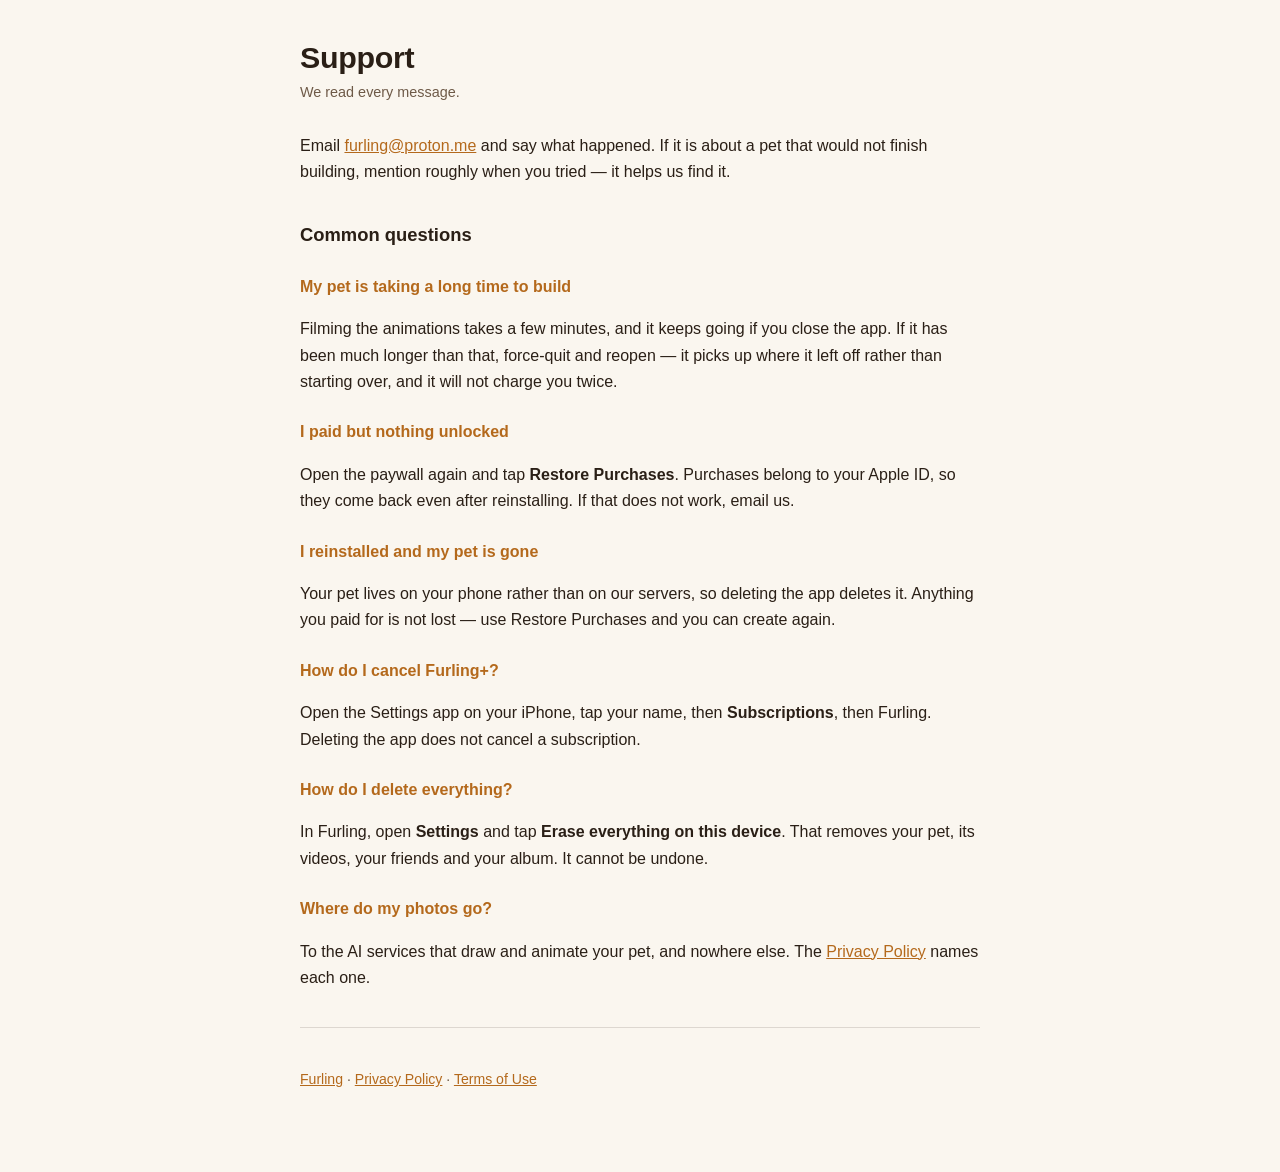
==== support.html @ aaf90c70 "Furling legal pages: privacy, terms, support" ====
<!doctype html>
<html lang="en">
<head>
<meta charset="utf-8">
<meta name="viewport" content="width=device-width, initial-scale=1">
<title>Furling — Support</title>
<link rel="stylesheet" href="style.css">
</head>
<body>
<main>
<h1>Support</h1>
<p class="updated">We read every message.</p>

<p>Email <a href="mailto:furling@proton.me">furling@proton.me</a> and say what happened. If it is about a pet that would not finish building, mention roughly when you tried — it helps us find it.</p>

<h2>Common questions</h2>

<h3>My pet is taking a long time to build</h3>
<p>Filming the animations takes a few minutes, and it keeps going if you close the app. If it has been much longer than that, force-quit and reopen — it picks up where it left off rather than starting over, and it will not charge you twice.</p>

<h3>I paid but nothing unlocked</h3>
<p>Open the paywall again and tap <strong>Restore Purchases</strong>. Purchases belong to your Apple ID, so they come back even after reinstalling. If that does not work, email us.</p>

<h3>I reinstalled and my pet is gone</h3>
<p>Your pet lives on your phone rather than on our servers, so deleting the app deletes it. Anything you paid for is not lost — use Restore Purchases and you can create again.</p>

<h3>How do I cancel Furling+?</h3>
<p>Open the Settings app on your iPhone, tap your name, then <strong>Subscriptions</strong>, then Furling. Deleting the app does not cancel a subscription.</p>

<h3>How do I delete everything?</h3>
<p>In Furling, open <strong>Settings</strong> and tap <strong>Erase everything on this device</strong>. That removes your pet, its videos, your friends and your album. It cannot be undone.</p>

<h3>Where do my photos go?</h3>
<p>To the AI services that draw and animate your pet, and nowhere else. The <a href="privacy.html">Privacy Policy</a> names each one.</p>

<hr>
<footer><a href="index.html">Furling</a> · <a href="privacy.html">Privacy Policy</a> · <a href="terms.html">Terms of Use</a></footer>
</main>
</body>
</html>
---- style.css ----
/* furling-legal — one stylesheet for all four pages.
   Deliberately plain: these are documents people skim on a phone after tapping
   a link inside an app, so the priority is legibility and fast loading, not
   art direction. Colours are the app's own room palette so the pages do not
   feel like they belong to someone else. */
:root {
  --paper: #faf6ef;
  --ink: #2a1f16;
  --muted: #6e5a48;
  --accent: #b4691c;
  --line: rgba(42, 31, 22, 0.14);
}
@media (prefers-color-scheme: dark) {
  :root {
    --paper: #221a13;
    --ink: #faf4e6;
    --muted: #b3a18b;
    --accent: #e6a05a;
    --line: rgba(250, 244, 230, 0.15);
  }
}
* { box-sizing: border-box; }
body {
  margin: 0;
  padding: 40px 22px 80px;
  background: var(--paper);
  color: var(--ink);
  font: 16px/1.65 -apple-system, BlinkMacSystemFont, "Segoe UI", Roboto, sans-serif;
}
main { max-width: 680px; margin: 0 auto; }
h1 { font-size: 1.9rem; line-height: 1.15; margin: 0 0 6px; letter-spacing: -0.01em; }
h2 { font-size: 1.15rem; margin: 34px 0 8px; }
/* Support-page FAQ entries sit under the "Common questions" h2, so they need to
   read as smaller than it — the browser default for h3 is nearly the same size. */
h3 { font-size: 1rem; margin: 24px 0 6px; color: var(--accent); }
p, li { color: var(--ink); }
.updated { color: var(--muted); font-size: 0.9rem; margin: 0 0 28px; }
a { color: var(--accent); }
ul { padding-left: 22px; }
li { margin-bottom: 6px; }
hr { border: 0; border-top: 1px solid var(--line); margin: 36px 0; }
footer { color: var(--muted); font-size: 0.88rem; margin-top: 40px; }
.card {
  display: block;
  border: 1px solid var(--line);
  border-radius: 12px;
  padding: 18px 20px;
  margin-bottom: 12px;
  text-decoration: none;
  color: var(--ink);
}
.card strong { display: block; font-size: 1.05rem; margin-bottom: 3px; color: var(--accent); }
.card span { color: var(--muted); font-size: 0.94rem; }
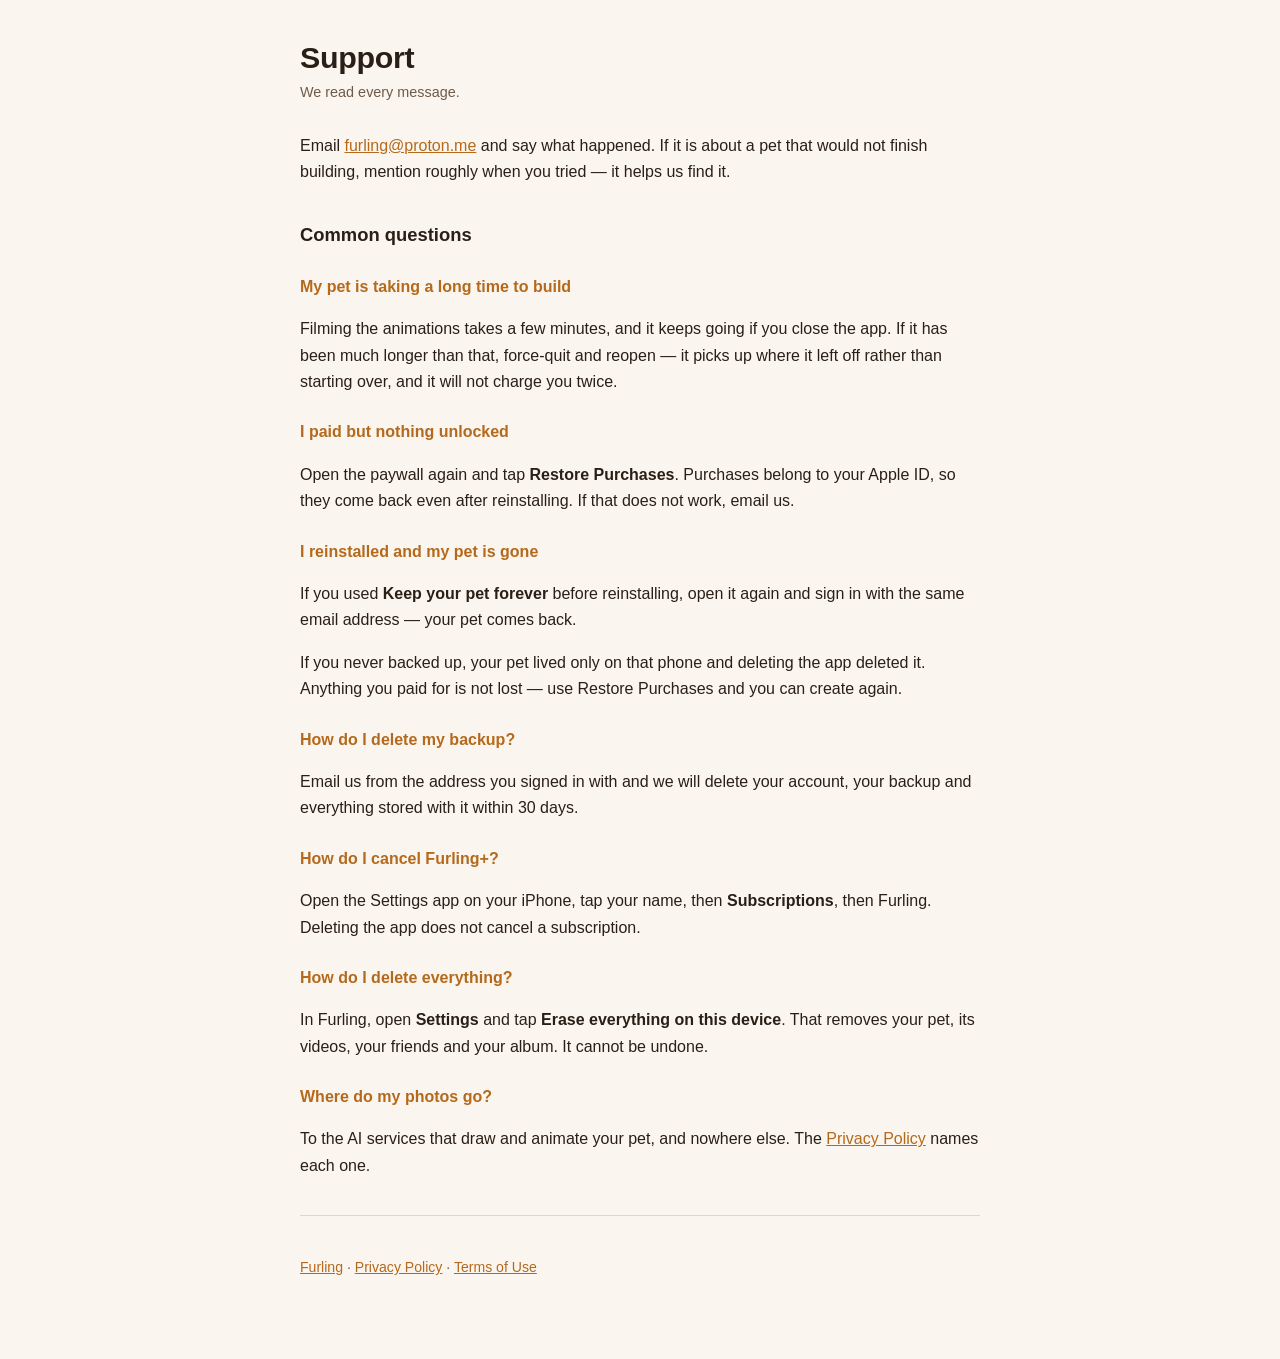
==== commit 6e987b84: "legal: the app now has accounts and a server-side backup The backup flow shipped on 2026-09-12, whic" ====
--- a/support.html
+++ b/support.html
@@ -22,7 +22,11 @@
 <p>Open the paywall again and tap <strong>Restore Purchases</strong>. Purchases belong to your Apple ID, so they come back even after reinstalling. If that does not work, email us.</p>
 
 <h3>I reinstalled and my pet is gone</h3>
-<p>Your pet lives on your phone rather than on our servers, so deleting the app deletes it. Anything you paid for is not lost — use Restore Purchases and you can create again.</p>
+<p>If you used <strong>Keep your pet forever</strong> before reinstalling, open it again and sign in with the same email address — your pet comes back.</p>
+<p>If you never backed up, your pet lived only on that phone and deleting the app deleted it. Anything you paid for is not lost — use Restore Purchases and you can create again.</p>
+
+<h3>How do I delete my backup?</h3>
+<p>Email us from the address you signed in with and we will delete your account, your backup and everything stored with it within 30 days.</p>
 
 <h3>How do I cancel Furling+?</h3>
 <p>Open the Settings app on your iPhone, tap your name, then <strong>Subscriptions</strong>, then Furling. Deleting the app does not cancel a subscription.</p>
